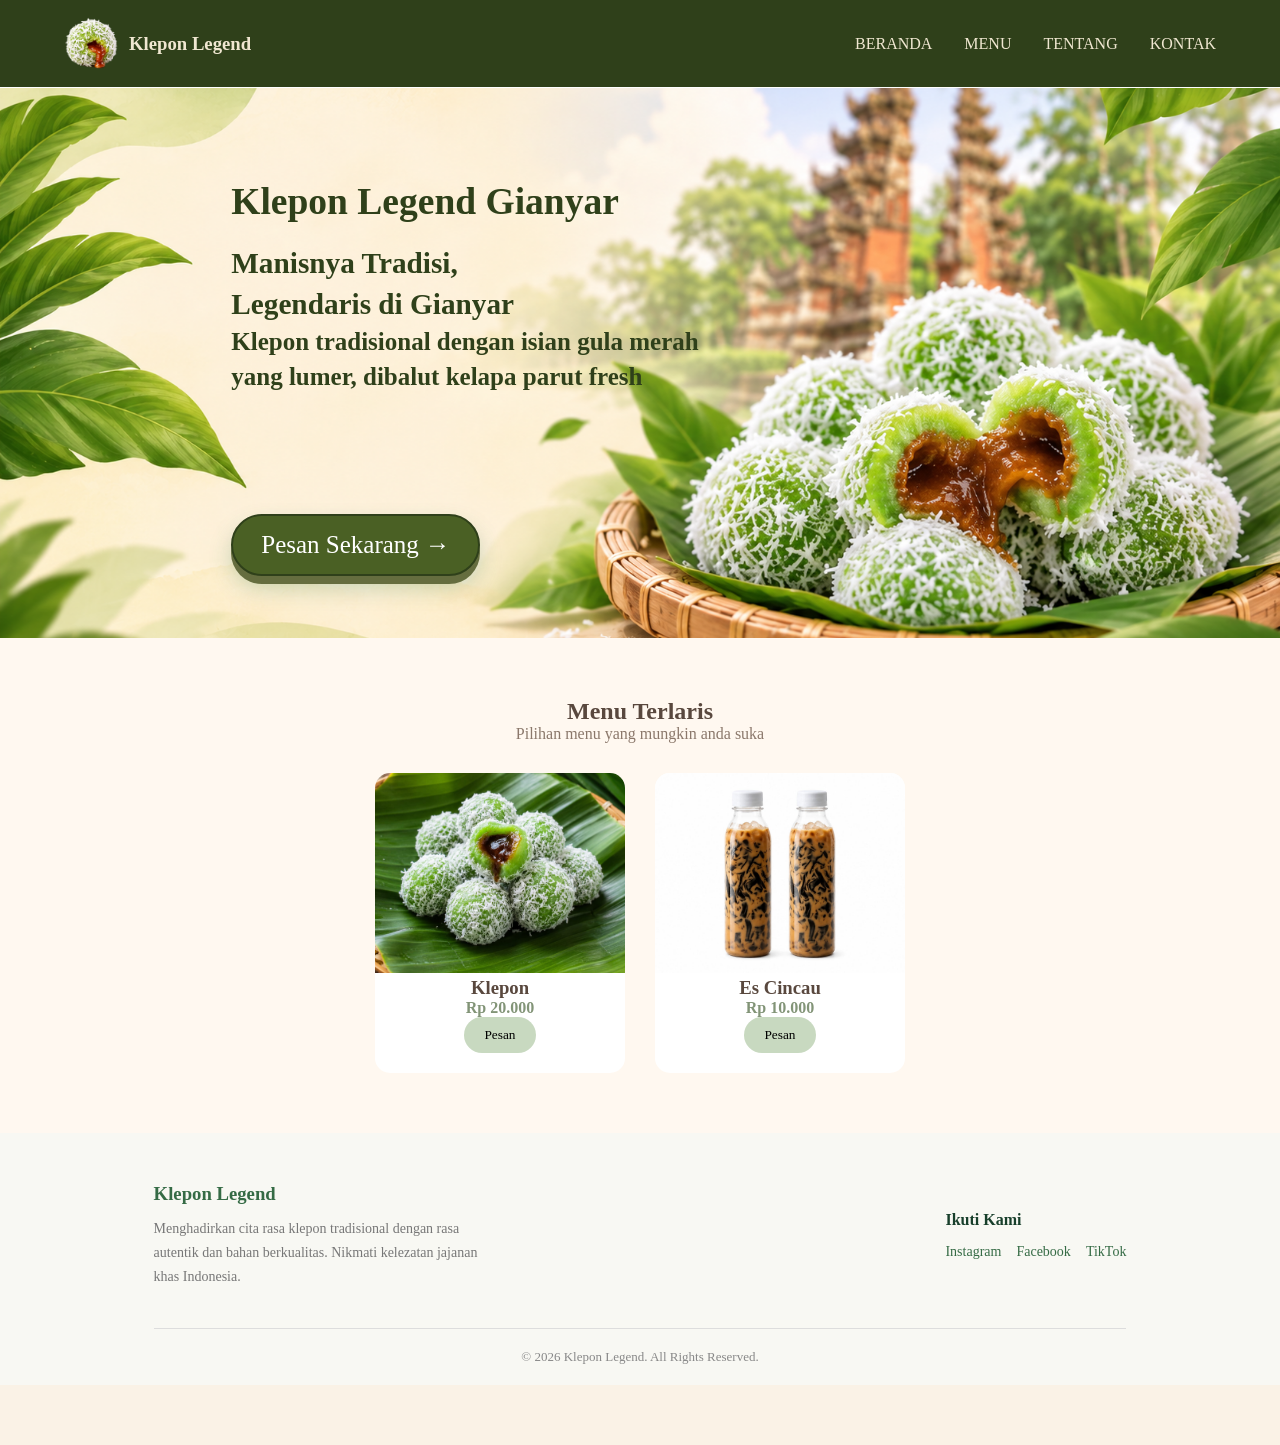
==== index.html @ 8fae0971 "update menu dan tentang" ====
<!doctype html>
<html lang="en">

<head>
  <meta charset="UTF-8" />
  <meta name="viewport" content="width=device-width, initial-scale=1.0" />
  <title>Klepon Legend</title>
  <link rel="stylesheet" href="css/style.css" />
</head>

<body>


  <!-- NAVIGASI -->
  <nav class="navbar">
    <div class="brand">
      <img src="asset/Klepon with Oozing Palm Sugar Filling.png">
      <h3>Klepon Legend</h3>
    </div>
    <ul>
      <li><a href="index.html">BERANDA</a></li>
      <li><a href="menu.html">MENU</a></li>
      <li><a href="tentang.html">TENTANG</a></li>
      <li><a href="#">KONTAK</a></li>
    </ul>
  </nav>

  <!-- BAGIAN UTAMA -->
  <section class="hero-section">
    <img src="asset/bacground hero.png">
    <div class="hero-descriptions">
      <h1>Klepon Legend Gianyar</h1>
      <div class="hero-text">
        <h3>Manisnya Tradisi, <br> Legendaris di Gianyar</h3>
        <h4>Klepon tradisional dengan isian gula merah <br> yang lumer,
          dibalut kelapa parut fresh </h4>
      </div>
      <!-- button nya better pakai href apa button -->
      <a href="#" class="btn-pesan">Pesan Sekarang →</a>
    </div>
  </section>

  <!-- bagian menu -->
<section class="menu">
  <h1>Menu Terlaris</h1>
  <h4>Pilihan menu yang mungkin anda suka</h4>

  <div class="menu-container">

    <div class="klepon">
      <img src="asset/klepon.jpeg" alt="Klepon">
      <h3>Klepon</h3>
      <p>Rp 20.000</p>
      <button>Pesan</button>
    </div>

    <div class="cincau">
      <img src="asset/cincau.jpeg" alt="Es Cincau">
      <h3>Es Cincau</h3>
      <p>Rp 10.000</p>
      <button>Pesan</button>
    </div>

  </div>
</section>
    <!-- FOOTER -->
<footer class="footer">

    <div class="footer-content">

        <!-- Deskripsi -->
        <div class="footer-info">
            <h3>Klepon Legend</h3>
            <p>
                Menghadirkan cita rasa klepon tradisional
                dengan rasa autentik dan bahan berkualitas.
                Nikmati kelezatan jajanan khas Indonesia.
            </p>
        </div>

        <!-- Media Sosial -->
        <div class="footer-social">
            <h4>Ikuti Kami</h4>
            <div class="social-link">
                <a href="#">Instagram</a>
                <a href="#">Facebook</a>
                <a href="#">TikTok</a>
            </div>
        </div>

    </div>

    <!-- Copyright -->
    <div class="footer-bottom">
        <p>© 2026 Klepon Legend. All Rights Reserved.</p>
    </div>

</footer>
  <script src="script.js"></script>
</body>

</html>
---- css/style.css ----
*,
html{
    padding: 0;
    margin: 0;
    box-sizing: border-box;
    font-family:'Times New Roman', Times, serif;
}
:root {
  --primary: #2F401A;
  --secondary: #4A6024;
  --olive: #656D3F;
  --sage: #818058;
  --background: #FAF2E6;
  --cream: #F0E7D1;
  --beige: #D1D0B7;
  --accent: #D3A15F;
  --text: #2F401A;
  --white: #FFFFFF;
}
body{
    background-color: var(--background);
    color: var(--text);
    padding-bottom: 60px;
}
nav{
    background-color: var(--primary);
    border-bottom: 1px solid var(--white);
    display: flex;
    justify-content: space-between;
    align-items: center;
    padding: 1rem 5%;
    position: sticky;
    top: 0;
    width: 100%;
    z-index: 1000;
}
nav ul{
    display: flex;
    align-items: center;
    list-style: none;
    gap: 2rem;
}
nav ul li a{
    text-decoration: none;
    color: var(--cream);
}

.brand > img {
  width: 55px;
  height: 55px;
  object-fit: contain;

}

nav > .brand{
    color: var(--cream);
}

.brand{
    display: flex;
    align-items: center;
    gap: 10px;
}

/* baagian hero */
.hero-section {
    width: 100%;
    height: 550px;
    position: relative;
    display: flex;
    justify-content: center;
    align-items: center;
    padding: 0 7%;
}

.hero-section > img {
    width: 100%;
    height: 100%;
    position: absolute;
    top: 0;
    left: 0;
    object-fit: cover;
    z-index: 0;
}

.hero-descriptions{
    font-size: 25px;
    color: var(--text);
    position: relative;
    z-index: 1;
    text-align: left;
    margin-right: 350px;
    margin-bottom: 200px;
    margin-top: 230px;
}

.hero-text{
    margin-top: 20px;
    line-height: 1.4;
}

.btn-pesan{
    align-items: center;
    display: inline-flex;
    justify-content: center;
    background: var(--secondary);
    color: var(--white);
    border: 2px solid var(--text);
    border-radius: 80px;
    text-decoration: none;
    cursor: pointer;
    margin-top: 60px;
    gap: 12px;
    padding: 15px 28px;
    box-shadow:
     0 8px 0 var(--olive),
    0 12px 22px rgba(40, 122, 75, 0.25);
    margin-top: 120px;
}

/* bagaian menu */
.menu {
  padding: 60px 10%;
  text-align: center;
  background-color: #fff8f0;
}

.menu h1 {
  color: #59483e;
}

.menu h4 {
  color: #8b786b;
  font-weight: normal;
}

/* Tempat kartu menu */
.menu-container {
  display: flex;
  justify-content: center;
  gap: 30px;
  margin-top: 30px;
}

/* Kartu makanan */
.klepon,
.cincau {
  width: 250px;
  background-color: white;
  border-radius: 15px;
  overflow: hidden;
  padding-bottom: 20px;
}

/* Gambar */
.klepon img,
.cincau img {
  width: 100%;
  height: 200px;
  object-fit: cover;
}

/* Nama */
.klepon h3,
.cincau h3 {
  color: #59483e;
}

/* Harga */
.klepon p,
.cincau p {
  color: #829477;
  font-weight: bold;
}

/* Tombol */
.klepon button,
.cincau button {
  border: none;
  padding: 10px 20px;
  border-radius: 20px;
  background-color: #c8d9c0;
  cursor: pointer;
}

/* Hover */
.klepon button:hover,
.cincau button:hover {
  background-color: #829477;
  color: white;
}
/* FOOTER */
.footer {
    background-color: #f8f8f3;
    padding: 50px 12% 20px;
    color: #183f2b;
}

/* CONTENT */
.footer-content {
    display: flex;
    justify-content: space-between;
    align-items: center;
    padding-bottom: 40px;
}

/* DESKRIPSI */
.footer-info h3 {
    color: #356b45;
    margin-bottom: 12px;
}

.footer-info p {
    color: #777;
    font-size: 14px;
    line-height: 1.7;
    max-width: 350px;
}

/* SOCIAL MEDIA */
.footer-social h4 {
    margin-bottom: 15px;
}

.social-link {
    display: flex;
    gap: 15px;
}

.social-link a {
    color: #356b45;
    text-decoration: none;
    font-size: 14px;
}

.social-link a:hover {
    color: #183f2b;
}

/* COPYRIGHT */
.footer-bottom {
    border-top: 1px solid #ddd;
    text-align: center;
    padding-top: 20px;
    color: #888;
    font-size: 13px;
}
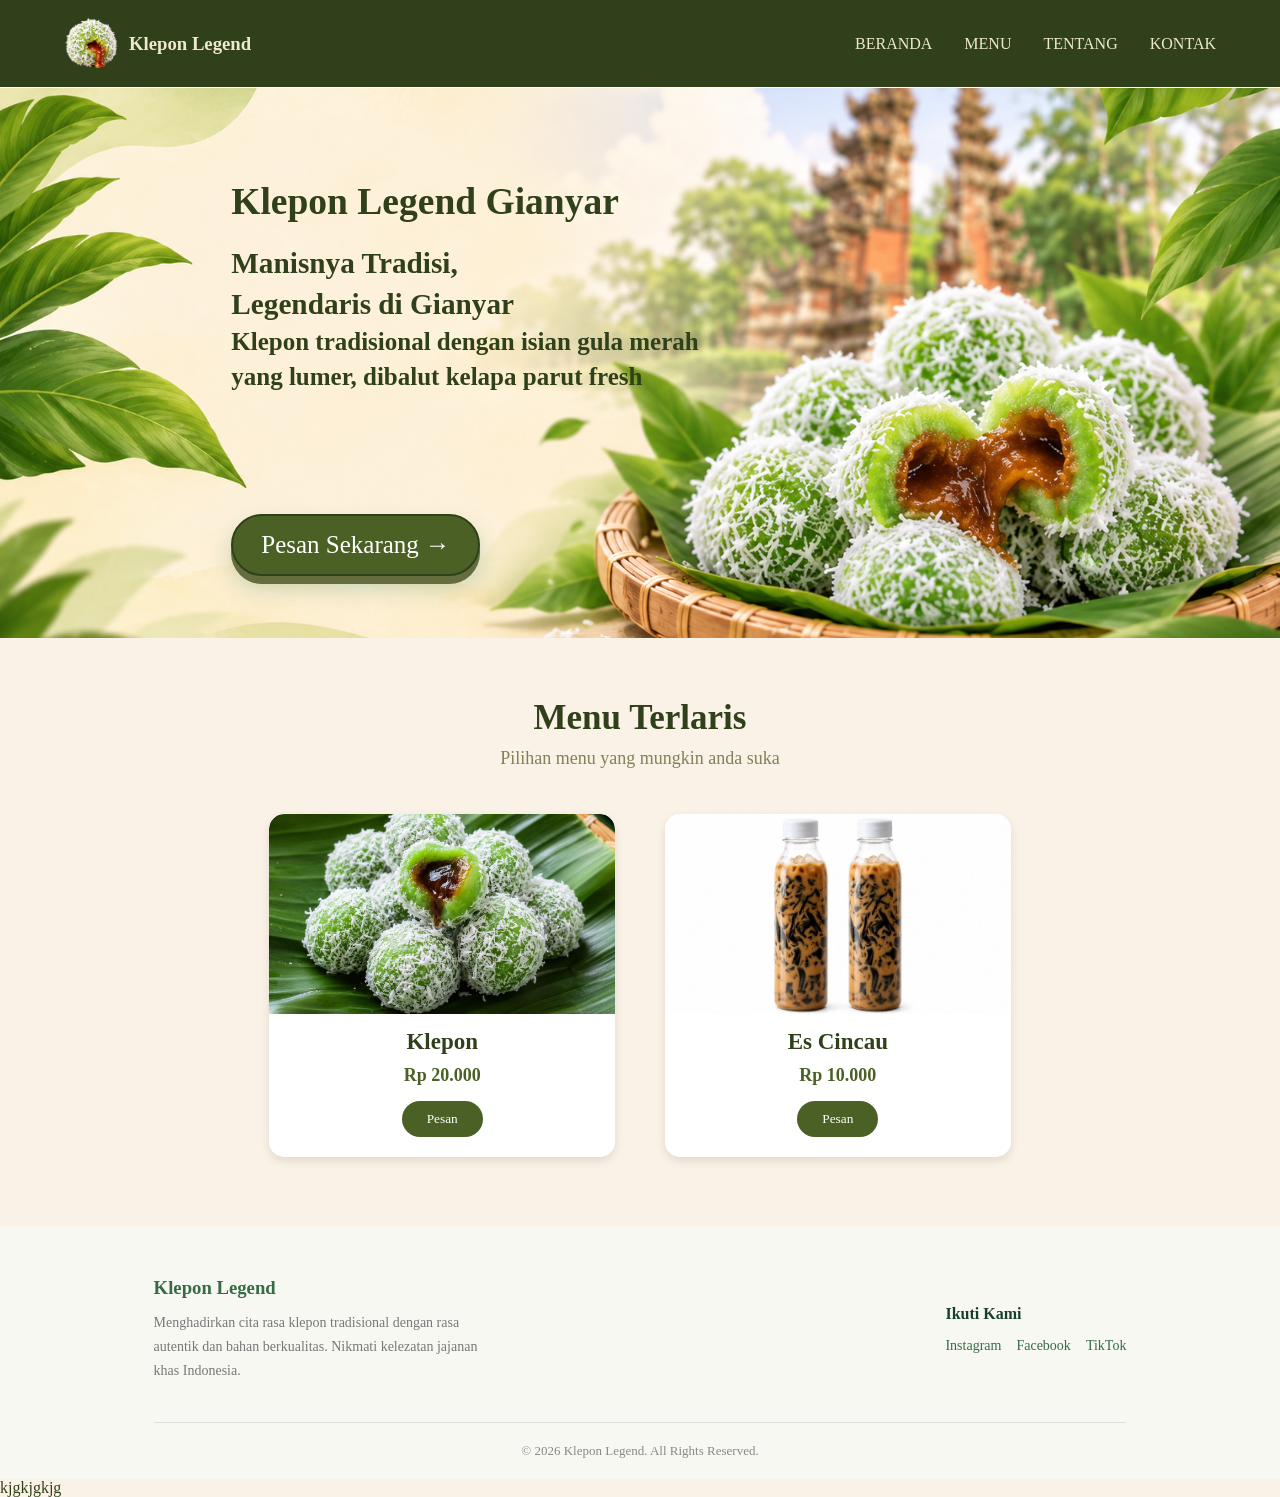
==== commit 41d2811c: "tes git destop" ====
--- a/index.html
+++ b/index.html
@@ -96,6 +96,8 @@
     </div>
 
 </footer>
+<!-- test -->
+ kjgkjgkjg
   <script src="script.js"></script>
 </body>
 
--- a/css/style.css
+++ b/css/style.css
@@ -20,7 +20,6 @@
 body{
     background-color: var(--background);
     color: var(--text);
-    padding-bottom: 60px;
 }
 nav{
     background-color: var(--primary);
@@ -118,7 +117,7 @@
     margin-top: 120px;
 }
 
-/* bagaian menu */
+/* bagaian menu terlaris*/
 .menu {
   padding: 60px 10%;
   text-align: center;
@@ -246,3 +245,278 @@
     font-size: 13px;
 }
 
+/* menu makanan */
+
+.menu {
+    text-align: center;
+    padding: 60px 5%;
+    background-color: var(--background);
+}
+
+.menu h1 {
+    font-size: 35px;
+    color: var(--primary);
+    margin-bottom: 10px;
+}
+
+.menu h4 {
+    font-size: 18px;
+    color: var(--sage);
+    margin-bottom: 35px;
+}
+
+.klepon,
+.jajeputih,
+.jajeungu,
+.rujak,
+.cincau {
+    display: inline-block;
+    vertical-align: top;
+    width: 30%;
+    background-color: var(--white);
+    border-radius: 15px;
+    margin: 10px;
+    padding-bottom: 20px;
+    box-shadow: 0 4px 10px rgba(0,0,0,0.1);
+}
+
+.menu img {
+
+    display: block;
+    width: 100%;
+    height: 200px;
+    object-fit: cover;
+    border-radius: 15px 15px 0 0;
+}
+
+.menu h3 {
+    color: var(--primary);
+    font-size: 23px;
+    margin: 15px 0 10px;
+}
+
+.menu p {
+    color: var(--secondary);
+    font-size: 18px;
+    margin-bottom: 15px;
+}
+
+.menu button {
+    background-color: var(--secondary);
+    color: var(--white);
+    border: none;
+    padding: 10px 25px;
+    border-radius: 20px;
+    cursor: pointer;
+}
+
+.menu button:hover {
+    background-color: var(--primary);
+}
+/* search */
+.search-box {
+    display: flex;
+    justify-content: center;
+    gap: 10px;
+    margin-bottom: 30px;
+    margin-left: 770px;
+}
+
+.search-box > input {
+    width: 300px;
+    padding: 12px 15px;
+    border: 1px solid var(--beige);
+    border-radius: 10px;
+    outline: none;
+    font-size: 14px;
+}
+
+.search-box > input:focus {
+    border-color: var(--secondary);
+}
+
+.search-box > button {
+    padding: 12px 20px;
+    background-color: var(--primary);
+    color: var(--white);
+    border: none;
+    border-radius: 10px;
+    cursor: pointer;
+}
+
+.search-box > button:hover {
+    background-color: var(--secondary);
+}
+.pisah{
+    margin-left: 720px;
+}
+
+/*tntang*/
+
+.tentang {
+    padding: 80px 7%;
+    background-color: var(--background);
+}
+
+.tentang-content {
+    display: flex;
+    flex-direction: row;
+    align-items: center;
+    justify-content: space-between;
+    gap: 30px;
+}
+
+.tentang-text {
+    flex: 1;
+}
+
+.tentang-text h1 {
+    font-size: 38px;
+    color: var(--primary);
+    margin-bottom: 20px;
+}
+
+.tentang-text p {
+    font-size: 16px;
+    color: var(--olive);
+    line-height: 1.8;
+    text-align: justify;
+}
+
+.tentang-content img {
+    width: 90%;
+    max-width: 500px;
+    height: auto;
+    object-fit: contain;
+}
+
+/*keunggulan*/
+
+.keunggulan {
+    padding: 70px 7%;
+    background-color: var(--primary);
+    text-align: center;
+}
+
+.keunggulan h2 {
+    font-size: 32px;
+    color: var(--cream);
+    margin-bottom: 10px;
+}
+
+.keunggulan-subtitle {
+    color: var(--cream);
+    margin-bottom: 40px;
+    font-size: 15px;
+}
+
+/* CONTAINER KARTU KEUNGGULAN */
+
+.keunggulan-container {
+    display: flex;
+    justify-content: center;
+    align-items: stretch;
+    gap: 20px;
+    flex-wrap: wrap;
+    margin-top: 30px;
+}
+
+/* KARTU KEUNGGULAN */
+
+.keunggulan-card {
+    background-color: var(--white);
+    width: 250px;
+    padding: 25px 15px;
+    border-radius: 15px;
+    border-bottom: 4px solid var(--accent);
+    box-sizing: border-box;
+}
+
+/* JUDUL KARTU */
+
+.keunggulan-card h3 {
+    font-size: 18px;
+    color: var(--secondary);
+    margin-bottom: 12px;
+}
+
+/* DESKRIPSI KARTU */
+
+.keunggulan-card p {
+    font-size: 14px;
+    line-height: 1.7;
+    color: var(--olive);
+}
+
+
+/* lokasi */
+
+.lokasi {
+    padding: 80px 7%;
+    background-color: var(--background);
+}
+
+.lokasi-content {
+    display: flex;
+    align-items: center;
+    justify-content: space-between;
+    gap: 50px;
+}
+
+/* Teks Lokasi */
+
+.lokasi-text {
+    flex: 1;
+}
+
+.lokasi-text h2 {
+    font-size: 32px;
+    color: var(--primary);
+    margin-bottom: 20px;
+}
+
+.lokasi-text p {
+    font-size: 16px;
+    line-height: 1.8;
+    color: var(--olive);
+}
+
+.lokasi-text .alamat {
+    margin-top: 20px;
+    padding: 15px;
+    background-color: var(--cream);
+    border-left: 4px solid var(--accent);
+    border-radius: 8px;
+}
+
+/* Tombol Lokasi */
+
+.lokasi-button {
+    display: inline-block;
+    margin-top: 20px;
+    padding: 13px 25px;
+    background-color: var(--secondary);
+    color: var(--white);
+    text-decoration: none;
+    border-radius: 8px;
+    transition: 0.3s;
+}
+
+/* Gambar Lokasi */
+
+.lokasi-image {
+    flex: 1;
+}
+
+.lokasi-image img {
+    width: 100%;
+    height: 320px;
+    object-fit: cover;
+    border-radius: 18px;
+}
+
+.lokasi iframe {
+    max-width: 900px;
+    border-radius: 15px;
+    box-shadow: 0 4px 10px rgba(0,0,0,0.15);
+}
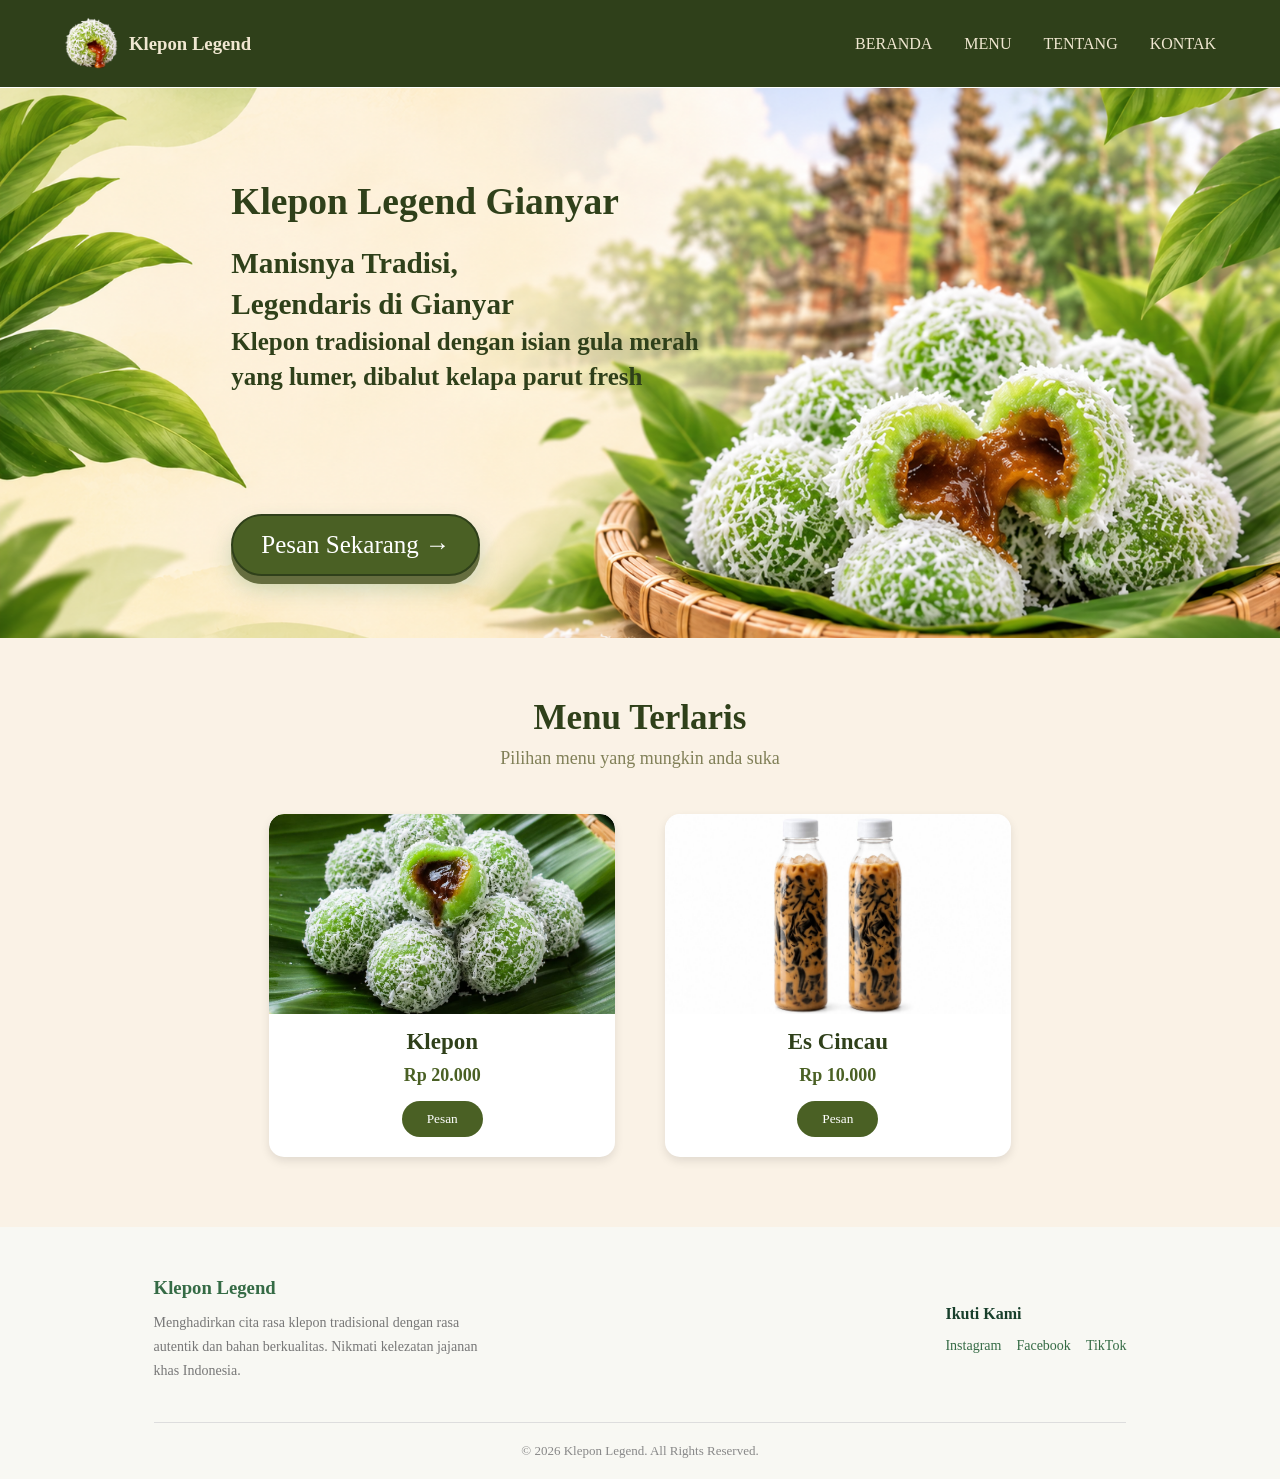
==== commit 9c40b24d: "test test" ====
--- a/index.html
+++ b/index.html
@@ -96,8 +96,7 @@
     </div>
 
 </footer>
-<!-- test -->
- kjgkjgkjg
+
   <script src="script.js"></script>
 </body>
 
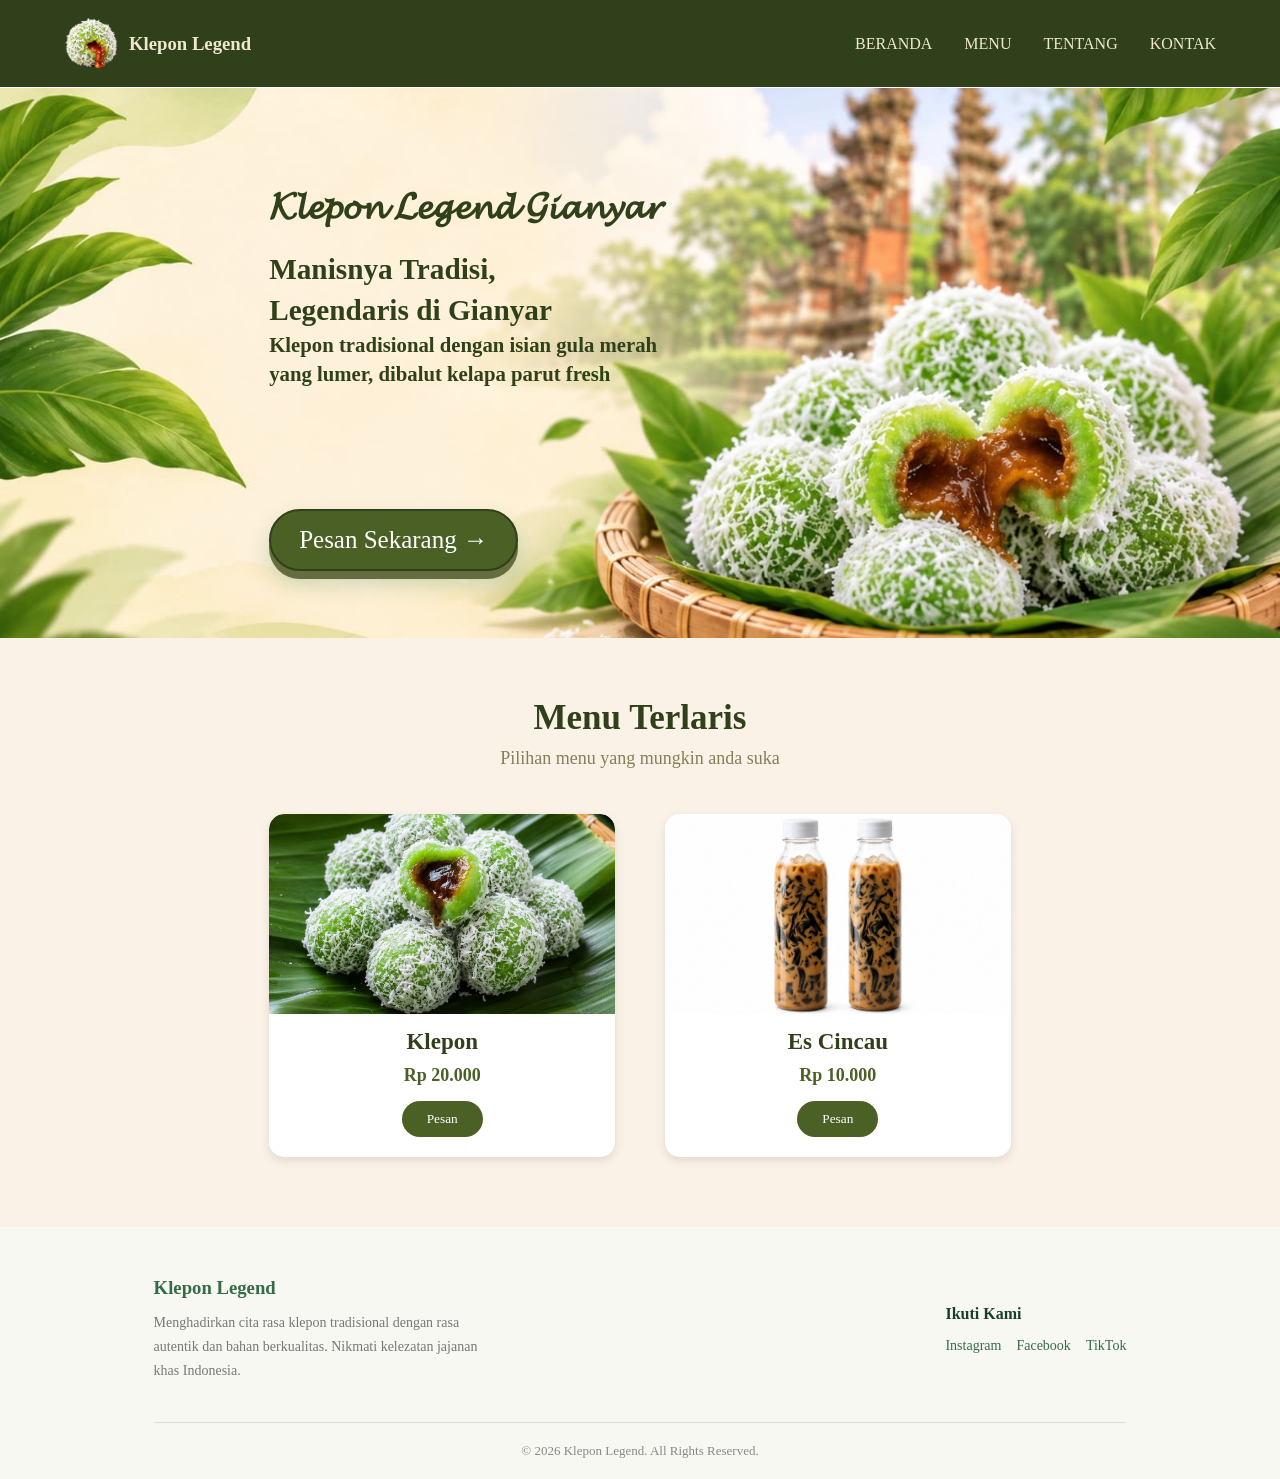
==== commit 5c1b6b8e: "perubahan tentang dan kontak" ====
--- a/index.html
+++ b/index.html
@@ -14,29 +14,29 @@
   <!-- NAVIGASI -->
   <nav class="navbar">
     <div class="brand">
-      <img src="asset/Klepon with Oozing Palm Sugar Filling.png">
+      <img src="asset/kleponlogo.png" >
       <h3>Klepon Legend</h3>
     </div>
     <ul>
       <li><a href="index.html">BERANDA</a></li>
       <li><a href="menu.html">MENU</a></li>
       <li><a href="tentang.html">TENTANG</a></li>
-      <li><a href="#">KONTAK</a></li>
+      <li><a href="kontak.html">KONTAK</a></li>
     </ul>
   </nav>
 
   <!-- BAGIAN UTAMA -->
   <section class="hero-section">
-    <img src="asset/bacground hero.png">
+    <img src="asset/backgroundhero.png">
     <div class="hero-descriptions">
-      <h1>Klepon Legend Gianyar</h1>
+      <h1>𝓚𝓵𝓮𝓹𝓸𝓷 𝓛𝓮𝓰𝓮𝓷𝓭 𝓖𝓲𝓪𝓷𝔂𝓪𝓻</h1>
       <div class="hero-text">
         <h3>Manisnya Tradisi, <br> Legendaris di Gianyar</h3>
-        <h4>Klepon tradisional dengan isian gula merah <br> yang lumer,
+        <h5>Klepon tradisional dengan isian gula merah <br> yang lumer,
           dibalut kelapa parut fresh </h4>
       </div>
       <!-- button nya better pakai href apa button -->
-      <a href="#" class="btn-pesan">Pesan Sekarang →</a>
+      <a href="menu.html" class="btn-pesan">Pesan Sekarang →</a>
     </div>
   </section>
 
@@ -96,7 +96,6 @@
     </div>
 
 </footer>
-
   <script src="script.js"></script>
 </body>
 
--- a/css/style.css
+++ b/css/style.css
@@ -117,6 +117,24 @@
     margin-top: 120px;
 }
 
+/* EFEK HOVER TOMBOL */
+.btn-pesan:hover {
+    background: var(--primary);
+    color: var(--white);
+    transform: translateY(-5px);
+    box-shadow:
+        0 10px 0 var(--olive),
+        0 15px 25px rgba(40, 122, 75, 0.3);
+    transition: 0.3s ease;
+}
+
+/* EFEK SAAT TOMBOL DIKLIK */
+.btn-pesan:active {
+    transform: translateY(3px);
+    box-shadow:
+        0 3px 0 var(--olive);
+}
+
 /* bagaian menu terlaris*/
 .menu {
   padding: 60px 10%;
@@ -342,6 +360,8 @@
     border: none;
     border-radius: 10px;
     cursor: pointer;
+    margin-button: 10px;
+    top:770px;
 }
 
 .search-box > button:hover {
@@ -519,4 +539,172 @@
     max-width: 900px;
     border-radius: 15px;
     box-shadow: 0 4px 10px rgba(0,0,0,0.15);
+}
+
+/* kontk */
+
+:root {
+    --primary: #2F401A;
+    --secondary: #4A6024;
+    --olive: #656D3F;
+    --sage: #818058;
+
+    --background: #FAF2E6;
+    --cream: #F0E7D1;
+    --beige: #D1D0B7;
+
+    --accent: #D3A15F;
+    --text: #2F401A;
+    --white: #FFFFFF;
+}
+
+/* footer */.kontak {
+    text-align: center;
+    padding: 60px 5%;
+    background-color: var(--background);
+}
+
+.kontak h1 {
+    font-size: 35px;
+    color: var(--primary);
+    margin-bottom: 10px;
+}
+
+.kontak h4 {
+    font-size: 17px;
+    font-weight: normal;
+    color: var(--sage);
+    margin-bottom: 40px;
+}
+
+/* CONTAINER */
+.kontak-container {
+    display: flex;
+    justify-content: center;
+    align-items: stretch;
+    flex-wrap: wrap;
+    gap: 25px;
+}
+
+/* CARD */
+.kontak-card {
+    display: flex;
+    flex-direction: column;
+    align-items: center;
+    justify-content: center;
+
+    width: 260px;
+    min-height: 250px;
+    padding: 25px 20px;
+
+    box-sizing: border-box;
+    background-color: var(--white);
+    border: 1px solid var(--beige);
+    border-radius: 15px;
+
+    text-decoration: none;
+    box-shadow: 0 4px 12px rgba(47,64,26,0.12);
+
+    transition: 0.3s;
+}
+
+/* HOVER */
+.kontak-card:hover {
+    transform: translateY(-8px);
+    box-shadow: 0 8px 18px rgba(47,64,26,0.18);
+}
+
+/* FOTO LOGO */
+.kontak-card img {
+    width: 65px;
+    height: 65px;
+    object-fit: contain;
+    margin-bottom: 15px;
+}
+
+/* JUDUL */
+.kontak-card h3 {
+    color: var(--primary);
+    font-size: 22px;
+    margin: 5px 0 10px;
+}
+
+/* DESKRIPSI */
+.kontak-card p {
+    color: var(--secondary);
+    font-size: 14px;
+    line-height: 1.6;
+    margin-bottom: 18px;
+}
+
+/* TOMBOL */
+.kontak-card span {
+    color: var(--primary);
+    background-color: var(--cream);
+    padding: 10px 20px;
+    border-radius: 20px;
+    font-size: 14px;
+    font-weight: bold;
+}
+
+/* HOVER TOMBOL */
+.kontak-card:hover span {
+    background-color: var(--primary);
+    color: var(--white);
+}
+
+.footer {
+    background-color: #f8f8f3;
+    padding: 50px 12% 20px;
+    color: #183f2b;
+}
+
+/* CONTENT */
+.footer-content {
+    display: flex;
+    justify-content: space-between;
+    align-items: center;
+    padding-bottom: 40px;
+}
+
+/* DESKRIPSI */
+.footer-info h3 {
+    color: #356b45;
+    margin-bottom: 12px;
+}
+
+.footer-info p {
+    color: #777;
+    font-size: 14px;
+    line-height: 1.7;
+    max-width: 350px;
+}
+
+/* SOCIAL MEDIA */
+.footer-social h4 {
+    margin-bottom: 15px;
+}
+
+.social-link {
+    display: flex;
+    gap: 15px;
+}
+
+.social-link a {
+    color: #356b45;
+    text-decoration: none;
+    font-size: 14px;
+}
+
+.social-link a:hover {
+    color: #183f2b;
+}
+
+/* COPYRIGHT */
+.footer-bottom {
+    border-top: 1px solid #ddd;
+    text-align: center;
+    padding-top: 20px;
+    color: #888;
+    font-size: 13px;
 }
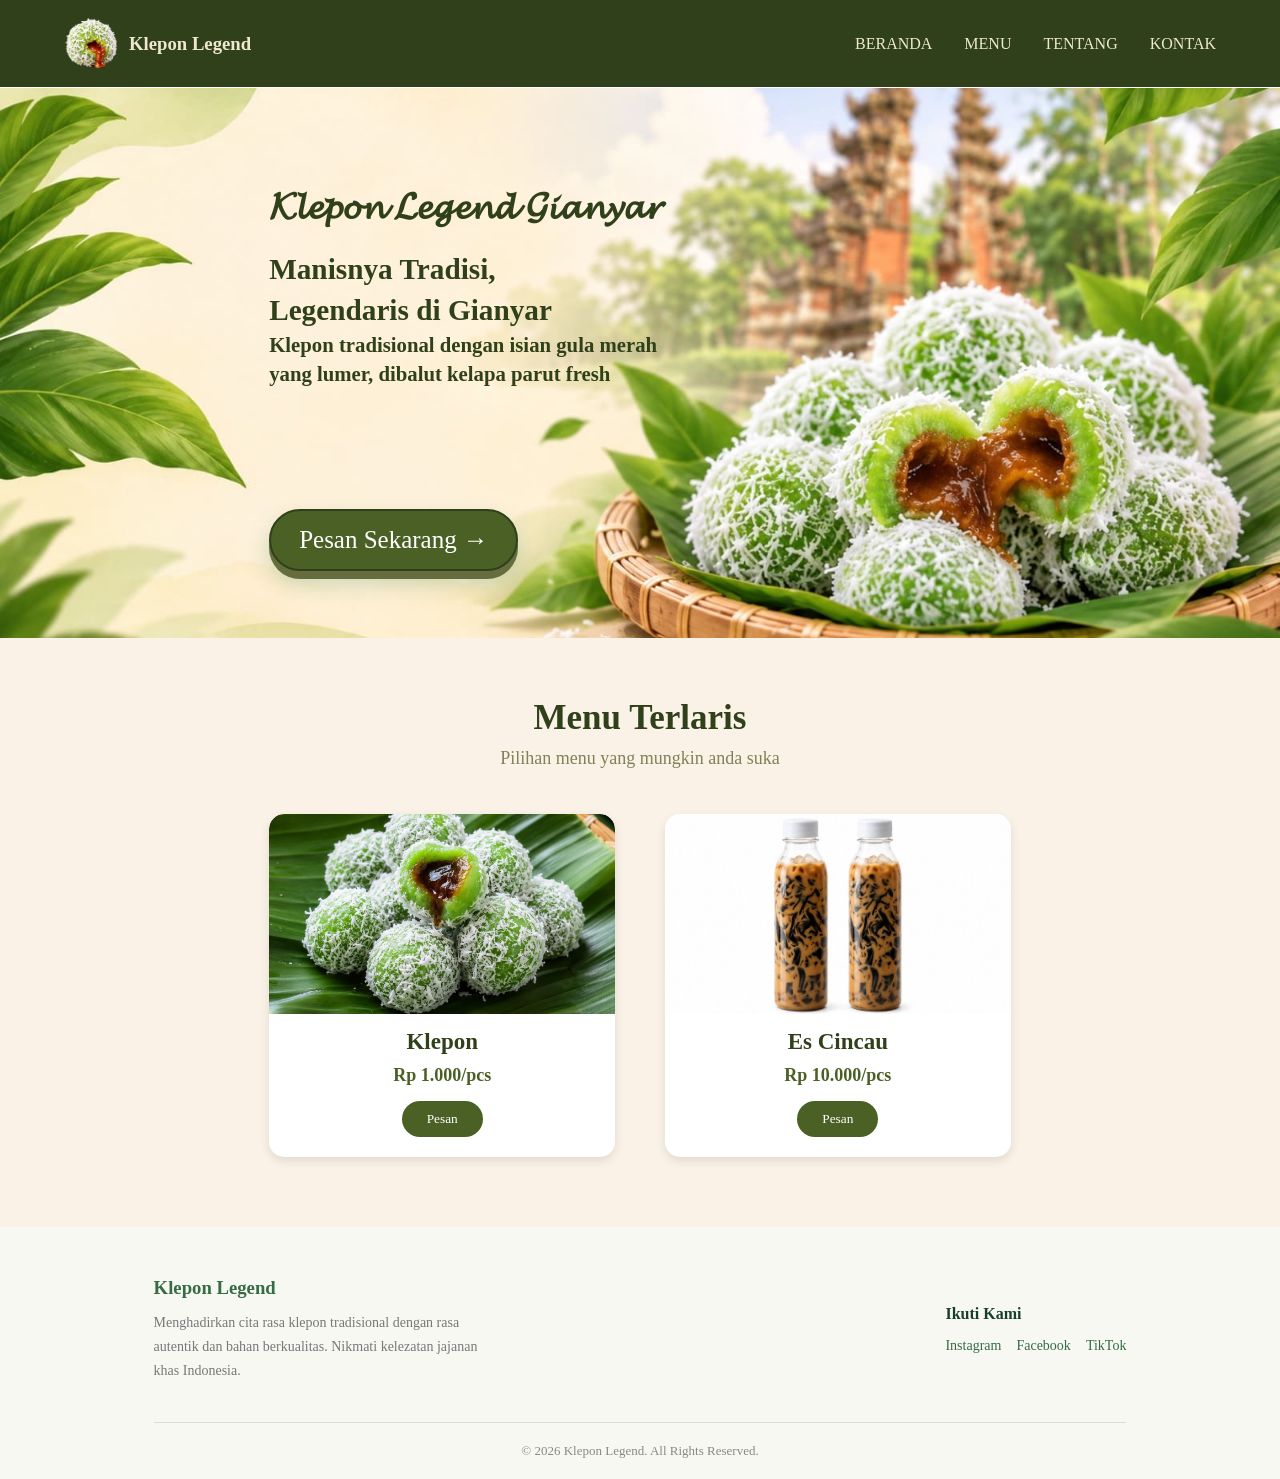
==== commit 76eda339: "fitur pesanan lewat wa" ====
--- a/index.html
+++ b/index.html
@@ -1,6 +1,6 @@
 <!doctype html>
 <html lang="en">
-
+  
 <head>
   <meta charset="UTF-8" />
   <meta name="viewport" content="width=device-width, initial-scale=1.0" />
@@ -50,15 +50,15 @@
     <div class="klepon">
       <img src="asset/klepon.jpeg" alt="Klepon">
       <h3>Klepon</h3>
-      <p>Rp 20.000</p>
-      <button>Pesan</button>
+      <p>Rp 1.000/pcs</p>
+      <button type="button" onclick="bukaModal({ nama: 'Klepon', harga: 1000, gambar: 'asset/klepon.jpeg' })">Pesan</button>
     </div>
 
     <div class="cincau">
       <img src="asset/cincau.jpeg" alt="Es Cincau">
       <h3>Es Cincau</h3>
-      <p>Rp 10.000</p>
-      <button>Pesan</button>
+      <p>Rp 10.000/pcs</p>
+      <button type="button" onclick="bukaModal({ nama: 'Es Cincau', harga: 10000, gambar: 'asset/cincau.jpeg' })">Pesan</button>
     </div>
 
   </div>
@@ -96,7 +96,37 @@
     </div>
 
 </footer>
+
   <script src="script.js"></script>
+
+ <!-- modal pop up -->
+<div id="modalPesan" class="modal">
+  <div class="modal-isi">
+    <button type="button" class="tutup" onclick="tutupModal()">&times;</button>
+    <img id="fotoProduk" src="" alt="Produk">
+    <h3 id="namaProduk">Nama Menu</h3>
+    <p id="hargaProduk">Rp 0</p>
+
+    <div class="form-grup">
+      <label>Nama Pemesan</label>
+      <input type="text" id="namaPemesan" placeholder="Tulis nama Anda">
+    </div>
+
+    <div class="form-grup">
+      <label>Jumlah Pesanan</label>
+      <input type="number" id="jumlahPesan" value="1" min="1" oninput="hitungTotal()">
+    </div>
+
+    <div class="form-grup">
+      <label>Catatan</label>
+      <input type="text" id="catatanPesan" placeholder="Opsional">
+    </div>
+
+    <p class="total-teks">Total: <span id="totalHarga">Rp 0</span></p>
+    <button type="button" class="btn-wa" onclick="kirimWhatsApp()">Pesan via WA</button>
+  </div>
+</div>
+
 </body>
 
 </html>
--- a/css/style.css
+++ b/css/style.css
@@ -296,6 +296,7 @@
     margin: 10px;
     padding-bottom: 20px;
     box-shadow: 0 4px 10px rgba(0,0,0,0.1);
+    font-weight: bold;
 }
 
 .menu img {
@@ -360,7 +361,7 @@
     border: none;
     border-radius: 10px;
     cursor: pointer;
-    margin-button: 10px;
+    margin-bottom: 10px;
     top:770px;
 }
 
@@ -707,4 +708,118 @@
     padding-top: 20px;
     color: #888;
     font-size: 13px;
-}+}
+
+/* modal pop up */
+.modal {
+    display: none;
+    position: fixed;
+    top: 0;
+    left: 0;
+    width: 100%;
+    height: 100%;
+    background-color: rgba(0, 0, 0, 0.5);
+    justify-content: center;
+    align-items: center;
+    z-index: 2000;
+}
+
+.modal-isi {
+    background-color: var(--white);
+    padding: 25px;
+    border-radius: 15px;
+    width: 90%;
+    max-width: 380px;
+    text-align: center;
+    position: relative;
+}
+
+.modal-isi .tutup {
+    position: absolute;
+    top: 12px;
+    right: 12px;
+    width: 36px;
+    height: 36px;
+    background-color: var(--cream);
+    color: var(--primary);
+    border: 2px solid var(--primary);
+    border-radius: 50%;
+    font-family: Arial, sans-serif;
+    font-size: 24px;
+    font-weight: bold;
+    line-height: 1;
+    display: flex;
+    justify-content: center;
+    align-items: center;
+    cursor: pointer;
+    z-index: 10;
+}
+
+.modal-isi .tutup:hover {
+    background-color: var(--primary);
+    color: var(--white);
+}
+
+
+.modal-isi img {
+    width: 100%;
+    height: 180px;
+    object-fit: cover;
+    border-radius: 10px;
+    margin-bottom: 12px;
+}
+
+.modal-isi h3 {
+    color: var(--primary);
+    font-size: 22px;
+    margin-bottom: 5px;
+}
+
+.modal-isi p {
+    color: var(--secondary);
+    margin-bottom: 15px;
+}
+
+.form-grup {
+    text-align: left;
+    margin-bottom: 12px;
+}
+
+.form-grup label {
+    display: block;
+    font-size: 14px;
+    margin-bottom: 4px;
+    color: var(--primary);
+}
+
+.form-grup input {
+    width: 100%;
+    padding: 8px 10px;
+    border: 1px solid var(--beige);
+    border-radius: 8px;
+    outline: none;
+}
+
+.total-teks {
+    background-color: var(--cream);
+    padding: 10px;
+    border-radius: 8px;
+    font-weight: bold;
+    color: var(--primary);
+    margin: 15px 0;
+}
+
+.btn-wa {
+    width: 100%;
+    padding: 12px;
+    background-color: var(--secondary);
+    color: var(--white);
+    border: none;
+    border-radius: 20px;
+    font-size: 15px;
+    cursor: pointer;
+}
+
+.btn-wa:hover {
+    background-color: var(--primary);
+}
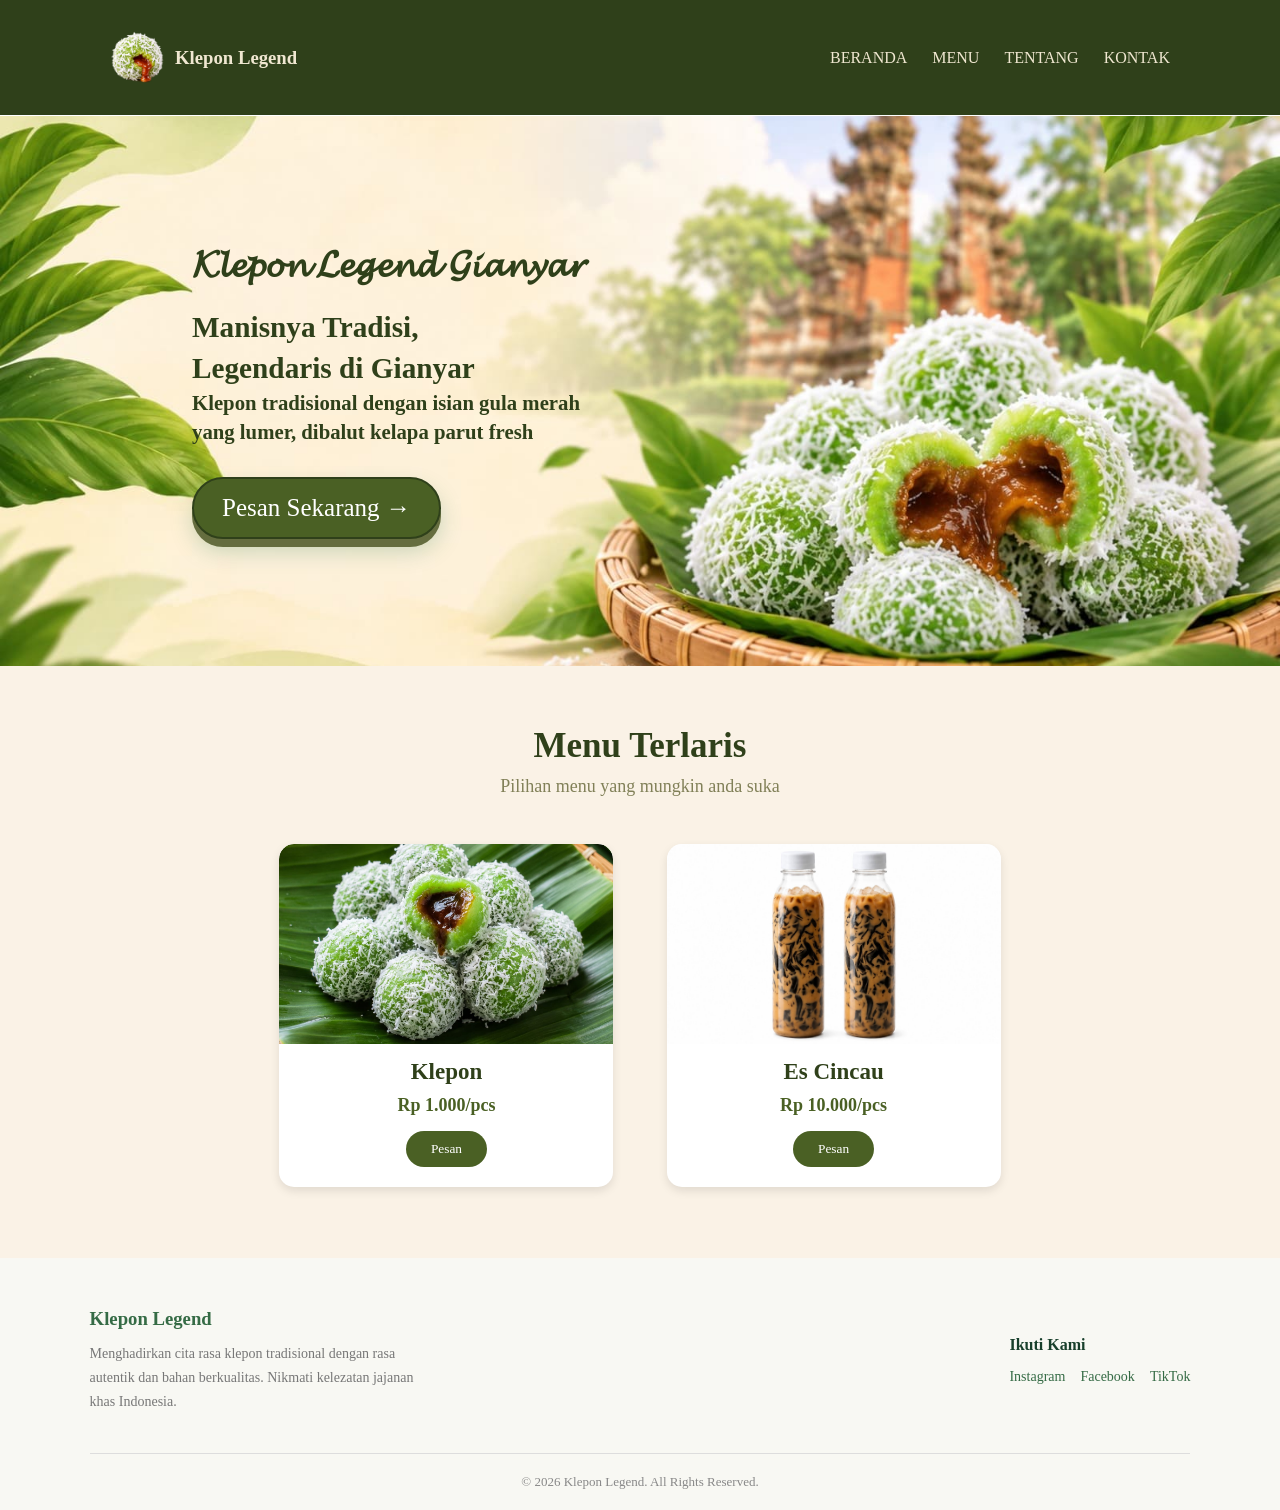
==== commit 87fec9b4: "struktur isi responsive, perubahan css nya sedikit" ====
--- a/index.html
+++ b/index.html
@@ -13,21 +13,22 @@
 
   <!-- NAVIGASI -->
   <nav class="navbar">
-    <div class="brand">
-      <img src="asset/kleponlogo.png" >
-      <h3>Klepon Legend</h3>
-    </div>
-    <ul>
-      <li><a href="index.html">BERANDA</a></li>
-      <li><a href="menu.html">MENU</a></li>
-      <li><a href="tentang.html">TENTANG</a></li>
-      <li><a href="kontak.html">KONTAK</a></li>
-    </ul>
-  </nav>
+        <div class="brand">
+            <img src="asset/kleponlogo.png" alt="Klepon Legend">
+            <strong><h3>Klepon Legend</h3></strong>
+        </div>
+        <ul>
+            <li><a href="index.html">BERANDA</a></li>
+            <li><a href="menu.html">MENU</a></li>
+            <li><a href="tentang.html">TENTANG</a></li>
+            <li><a href="kontak.html">KONTAK</a></li>
+        </ul>
+    </nav>
 
   <!-- BAGIAN UTAMA -->
   <section class="hero-section">
-    <img src="asset/backgroundhero.png">
+    <!-- sumber: Pinterest ==> Diubah di ChatGPT -->
+    <img src="asset/backgroundhero.png" alt="hero klepon">
     <div class="hero-descriptions">
       <h1>𝓚𝓵𝓮𝓹𝓸𝓷 𝓛𝓮𝓰𝓮𝓷𝓭 𝓖𝓲𝓪𝓷𝔂𝓪𝓻</h1>
       <div class="hero-text">
@@ -48,6 +49,7 @@
   <div class="menu-container">
 
     <div class="klepon">
+      <!-- sumber : Pinterest -->
       <img src="asset/klepon.jpeg" alt="Klepon">
       <h3>Klepon</h3>
       <p>Rp 1.000/pcs</p>
@@ -55,6 +57,7 @@
     </div>
 
     <div class="cincau">
+      <!-- sumber : Pinterest ==> Diubah Di ChatGPT -->
       <img src="asset/cincau.jpeg" alt="Es Cincau">
       <h3>Es Cincau</h3>
       <p>Rp 10.000/pcs</p>
--- a/css/style.css
+++ b/css/style.css
@@ -21,6 +21,7 @@
     background-color: var(--background);
     color: var(--text);
 }
+
 nav{
     background-color: var(--primary);
     border-bottom: 1px solid var(--white);
@@ -38,6 +39,7 @@
     align-items: center;
     list-style: none;
     gap: 2rem;
+    margin: 10px 50px;
 }
 nav ul li a{
     text-decoration: none;
@@ -59,6 +61,11 @@
     display: flex;
     align-items: center;
     gap: 10px;
+    margin: 10px 50px;
+}
+
+.brand > nav > ul{
+    margin: 10px 0;
 }
 
 /* baagian hero */
@@ -88,9 +95,10 @@
     position: relative;
     z-index: 1;
     text-align: left;
-    margin-right: 350px;
+    margin-right: 0px;
     margin-bottom: 200px;
     margin-top: 230px;
+    width: 55%;
 }
 
 .hero-text{
@@ -823,3 +831,186 @@
 .btn-wa:hover {
     background-color: var(--primary);
 }
+
+/* responsive tampilan */
+/* laptop */
+ @media screen and (min-width: 769px) and (max-width: 1366px) {
+
+    * {
+        box-sizing: border-box;
+    }
+
+    img, iframe {
+        max-width: 100%;
+    }
+
+    /* NAVBAR */
+    nav {
+        padding: 20px 4%;
+    }
+
+    .brand,
+    nav ul {
+        margin: 10px 5%;
+    }
+
+    nav ul {
+        gap: 25px;
+    }
+
+    /* HERO */
+    .hero-section {
+        width: 100%;
+        height: 550px;
+        justify-content: flex-start;
+        align-items: center;
+        padding: 0 15%;
+    }
+
+    .hero-descriptions {
+        width: 55%;
+        margin: 0;
+        text-align: left;
+    }
+
+    .hero-text {
+        text-align: left;
+    }
+
+    .btn-pesan {
+        margin-top: 30px;
+    }
+
+    /* MENU */
+    .search-box,
+    .pisah {
+        margin-left: 0;
+    }
+
+    .klepon,
+    .jajeputih,
+    .jajeungu,
+    .rujak,
+    .cincau {
+        width: 29%;
+        margin: 1%;
+    }
+
+    /* SECTION */
+    .tentang-content,
+    .lokasi-content {
+        gap: 30px;
+    }
+
+    .tentang-content img,
+    .lokasi-image img {
+        max-width: 100%;
+    }
+
+    /* CARD */
+    .keunggulan-container,
+    .kontak-container {
+        display: flex;
+        flex-wrap: wrap;
+        justify-content: center;
+        gap: 20px;
+    }
+
+    /* FOOTER */
+    .footer {
+        padding: 50px 7% 20px;
+    }
+}
+/* hp */
+@media screen and (max-width: 768px) {
+
+    * {
+        box-sizing: border-box;
+    }
+
+    img, iframe {
+        max-width: 100%;
+    }
+
+    /* NAVBAR */
+    nav {
+        padding: 12px 5%;
+        flex-wrap: wrap;
+    }
+
+    nav ul {
+        gap: 12px;
+        margin: 10px 0;
+        flex-wrap: wrap;
+    }
+
+    .brand {
+        margin: 10px 0;
+    }
+
+    /* HERO */
+    .hero-section {
+        height: 450px;
+        padding: 0 7%;
+        justify-content: flex-start;
+    }
+
+    .hero-descriptions {
+        width: 100%;
+        margin: 0;
+        text-align: left;
+    }
+
+    .hero-descriptions h1 {
+        font-size: 28px;
+    }
+
+    .hero-text {
+        font-size: 16px;
+        text-align: left;
+    }
+
+    .btn-pesan {
+        margin-top: 25px;
+    }
+
+    /* MENU */
+    .search-box,
+    .pisah {
+        margin-left: 0;
+    }
+
+    .klepon,
+    .jajeputih,
+    .jajeungu,
+    .rujak,
+    .cincau {
+        width: 90%;
+        margin: 10px auto;
+        display: block;
+    }
+
+    /* SECTION */
+    .tentang-content,
+    .lokasi-content {
+        flex-direction: column;
+        gap: 20px;
+    }
+
+    /* CARD */
+    .keunggulan-container,
+    .kontak-container {
+        flex-direction: column;
+        align-items: center;
+    }
+
+    /* FOOTER */
+    .footer {
+        padding: 35px 7% 20px;
+    }
+
+    .footer-content {
+        flex-direction: column;
+        gap: 25px;
+    }
+}
